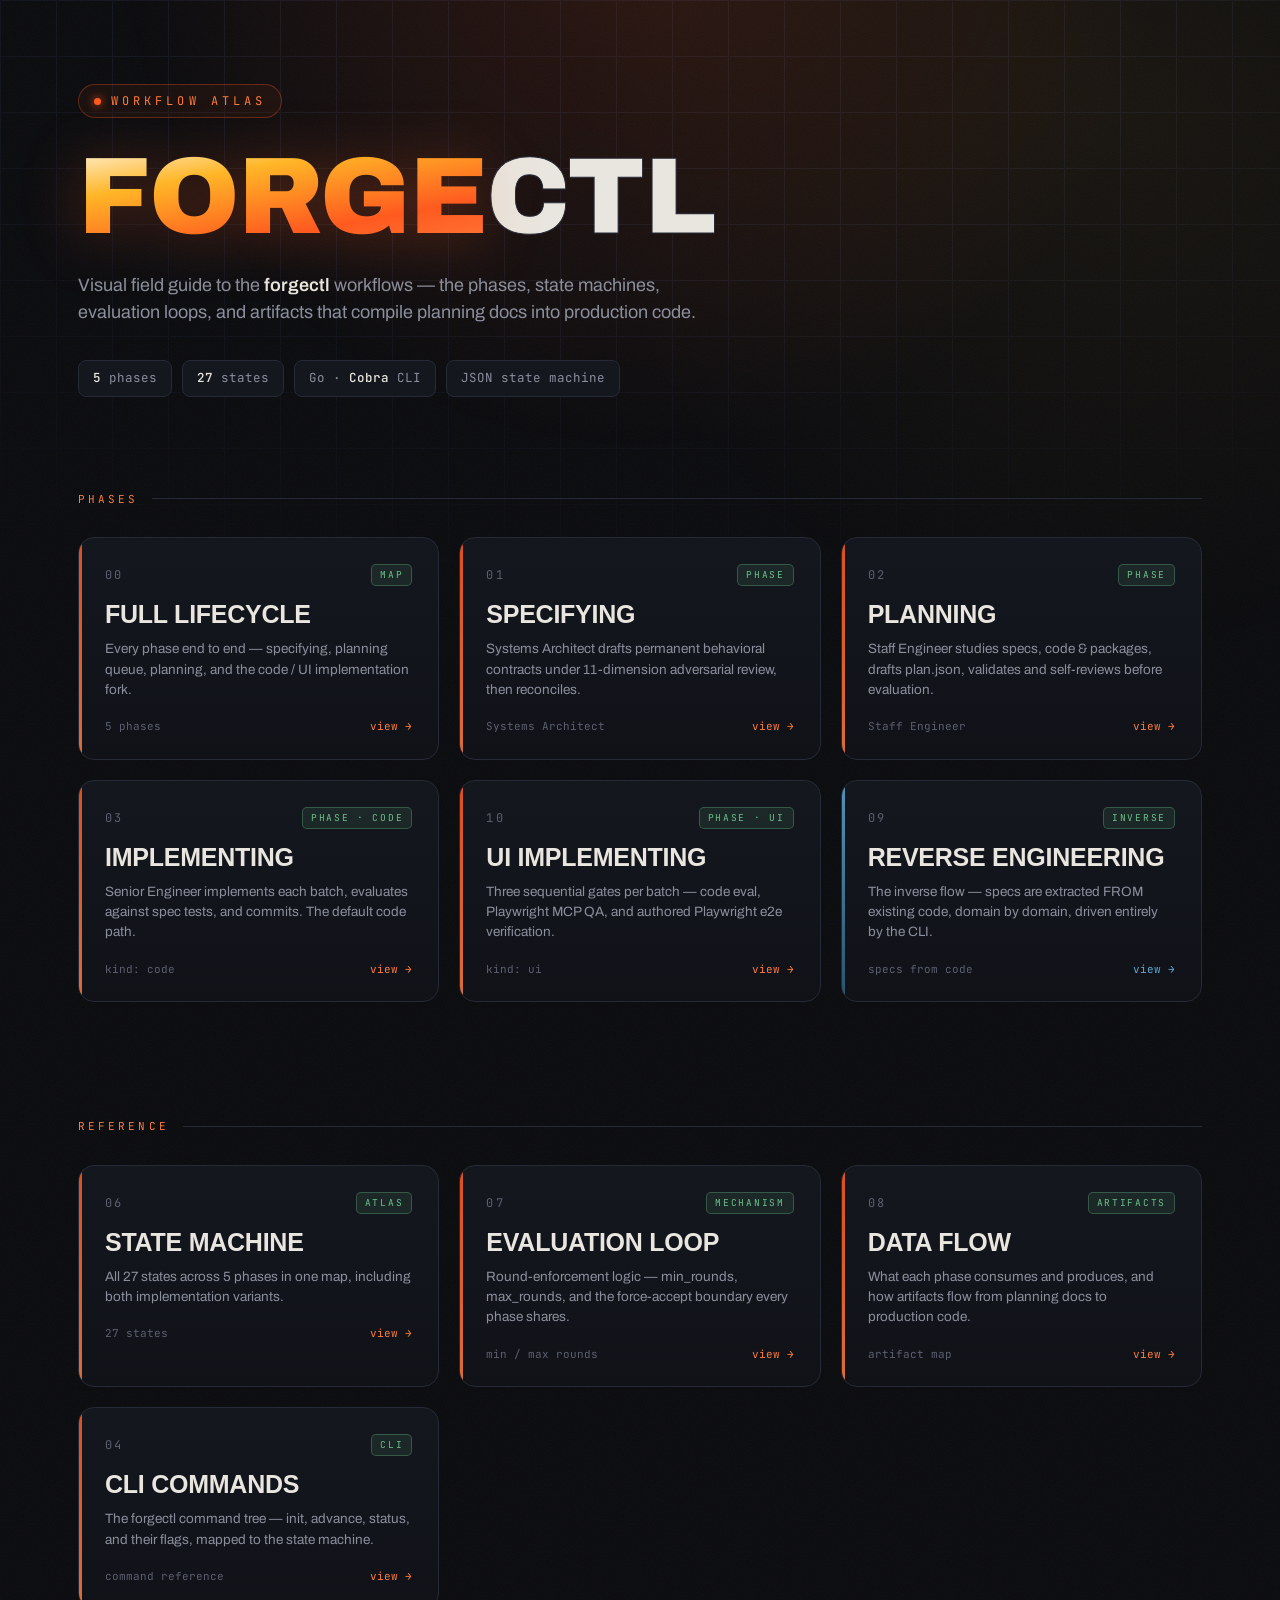
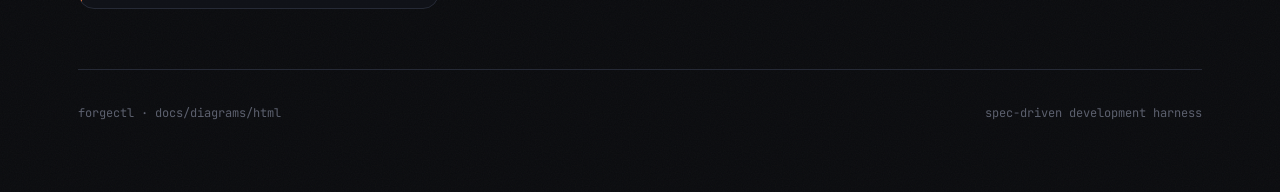
==== docs/diagrams/html/index.html @ 9d234079 "Add HTML diagram suite for forgectl documentation Adds a full set of interactive HTML diagrams cover" ====
<!DOCTYPE html>
<html lang="en">
<head>
<meta charset="UTF-8" />
<meta name="viewport" content="width=device-width, initial-scale=1.0" />
<title>forgectl — Workflow Atlas</title>
<link rel="preconnect" href="https://fonts.googleapis.com" />
<link rel="preconnect" href="https://fonts.gstatic.com" crossorigin />
<link href="https://fonts.googleapis.com/css2?family=Archivo:wght@400;500;600;700&family=Archivo+Expanded:wght@600;700;800;900&family=JetBrains+Mono:wght@400;500;700&display=swap" rel="stylesheet" />
<link rel="stylesheet" href="forge.css" />
</head>
<body>
<div class="grain"></div>
<div class="wrap">
  <header>
    <span class="kicker"><span class="dot"></span> Workflow Atlas</span>
    <h1><span class="a">forge</span><span class="ctl">ctl</span></h1>
    <p class="lede">Visual field guide to the <strong>forgectl</strong> workflows — the phases, state machines, evaluation loops, and artifacts that compile planning docs into production code.</p>
    <div class="meta-row">
      <span class="chip"><b>5</b> phases</span>
      <span class="chip"><b>27</b> states</span>
      <span class="chip">Go · <b>Cobra</b> CLI</span>
      <span class="chip">JSON state machine</span>
    </div>
  </header>

  <div class="section-head">Phases</div>
  <main class="grid">
    <a class="tile live" href="full-lifecycle.html" style="animation-delay:.04s">
      <div class="tnum"><span>00</span><span class="badge live">Map</span></div>
      <div class="tname">Full Lifecycle</div>
      <div class="tdesc">Every phase end to end — specifying, planning queue, planning, and the code / UI implementation fork.</div>
      <div class="tmeta">5 phases <span class="go">view →</span></div>
    </a>

    <a class="tile live" href="specifying.html" style="animation-delay:.08s">
      <div class="tnum"><span>01</span><span class="badge live">Phase</span></div>
      <div class="tname">Specifying</div>
      <div class="tdesc">Systems Architect drafts permanent behavioral contracts under 11-dimension adversarial review, then reconciles.</div>
      <div class="tmeta">Systems Architect <span class="go">view →</span></div>
    </a>

    <a class="tile live" href="planning.html" style="animation-delay:.12s">
      <div class="tnum"><span>02</span><span class="badge live">Phase</span></div>
      <div class="tname">Planning</div>
      <div class="tdesc">Staff Engineer studies specs, code &amp; packages, drafts plan.json, validates and self-reviews before evaluation.</div>
      <div class="tmeta">Staff Engineer <span class="go">view →</span></div>
    </a>

    <a class="tile live" href="implementing.html" style="animation-delay:.16s">
      <div class="tnum"><span>03</span><span class="badge live">Phase · code</span></div>
      <div class="tname">Implementing</div>
      <div class="tdesc">Senior Engineer implements each batch, evaluates against spec tests, and commits. The default code path.</div>
      <div class="tmeta">kind: code <span class="go">view →</span></div>
    </a>

    <a class="tile live" href="ui-implementing.html" style="animation-delay:.2s">
      <div class="tnum"><span>10</span><span class="badge live">Phase · ui</span></div>
      <div class="tname">UI Implementing</div>
      <div class="tdesc">Three sequential gates per batch — code eval, Playwright MCP QA, and authored Playwright e2e verification.</div>
      <div class="tmeta">kind: ui <span class="go">view →</span></div>
    </a>

    <a class="tile steel live" href="reverse-engineering.html" style="animation-delay:.24s">
      <div class="tnum"><span>09</span><span class="badge live">Inverse</span></div>
      <div class="tname">Reverse Engineering</div>
      <div class="tdesc">The inverse flow — specs are extracted FROM existing code, domain by domain, driven entirely by the CLI.</div>
      <div class="tmeta">specs from code <span class="go">view →</span></div>
    </a>
  </main>

  <div class="section-head">Reference</div>
  <main class="grid">
    <a class="tile live" href="state-machine.html" style="animation-delay:.08s">
      <div class="tnum"><span>06</span><span class="badge live">Atlas</span></div>
      <div class="tname">State Machine</div>
      <div class="tdesc">All 27 states across 5 phases in one map, including both implementation variants.</div>
      <div class="tmeta">27 states <span class="go">view →</span></div>
    </a>

    <a class="tile live" href="evaluation-loop.html" style="animation-delay:.12s">
      <div class="tnum"><span>07</span><span class="badge live">Mechanism</span></div>
      <div class="tname">Evaluation Loop</div>
      <div class="tdesc">Round-enforcement logic — min_rounds, max_rounds, and the force-accept boundary every phase shares.</div>
      <div class="tmeta">min / max rounds <span class="go">view →</span></div>
    </a>

    <a class="tile live" href="data-flow.html" style="animation-delay:.16s">
      <div class="tnum"><span>08</span><span class="badge live">Artifacts</span></div>
      <div class="tname">Data Flow</div>
      <div class="tdesc">What each phase consumes and produces, and how artifacts flow from planning docs to production code.</div>
      <div class="tmeta">artifact map <span class="go">view →</span></div>
    </a>

    <a class="tile live" href="cli-commands.html" style="animation-delay:.2s">
      <div class="tnum"><span>04</span><span class="badge live">CLI</span></div>
      <div class="tname">CLI Commands</div>
      <div class="tdesc">The forgectl command tree — init, advance, status, and their flags, mapped to the state machine.</div>
      <div class="tmeta">command reference <span class="go">view →</span></div>
    </a>

    <a class="tile live" href="skills-and-roles.html" style="animation-delay:.24s">
      <div class="tnum"><span>05</span><span class="badge live">Agents</span></div>
      <div class="tname">Skills &amp; Roles</div>
      <div class="tdesc">The specialized AI agent roles — each skill's capabilities, constraints, and workflow knowledge.</div>
      <div class="tmeta">agent architecture <span class="go">view →</span></div>
    </a>
  </main>

  <footer>
    <span>forgectl · docs/diagrams/html</span>
    <span>spec-driven development harness</span>
  </footer>
</div>
</body>
</html>
---- docs/diagrams/html/forge.css ----
/* ============================================================================
   forgectl — Workflow Atlas · shared design system  (forge.css)
   Industrial forge schematic: cold-iron surfaces, molten-ember accents,
   engineering-grid texture, stamped-metal display type + technical mono.
   ============================================================================ */

:root {
  --iron:        #0b0c0f;
  --iron-2:      #101218;
  --surface:     #15171f;
  --surface-2:   #1b1e28;
  --line:        #262a36;
  --line-soft:   #1e2230;
  --ember:       #ff5a1f;
  --ember-hot:   #ff7d3c;
  --spark:       #ffb627;
  --steel:       #5fa8d3;
  --steel-deep:  #2c5f7c;
  --text:        #e9e6df;
  --muted:       #8b8f9c;
  --muted-2:     #5c606e;
  --ok:          #6bc28a;
  --fail:        #e85d5d;
  --shadow:      0 24px 60px -20px rgba(0,0,0,0.8);
}

* { box-sizing: border-box; margin: 0; padding: 0; }
html { scroll-behavior: smooth; }

body {
  background: var(--iron);
  color: var(--text);
  font-family: 'Archivo', sans-serif;
  line-height: 1.5;
  -webkit-font-smoothing: antialiased;
  overflow-x: hidden;
  position: relative;
  min-height: 100vh;
}

/* engineering grid + ember glow atmosphere */
body::before {
  content: '';
  position: fixed; inset: 0; z-index: 0; pointer-events: none;
  background-image:
    linear-gradient(var(--line-soft) 1px, transparent 1px),
    linear-gradient(90deg, var(--line-soft) 1px, transparent 1px);
  background-size: 56px 56px;
  -webkit-mask-image: radial-gradient(ellipse 120% 90% at 50% 0%, #000 35%, transparent 78%);
  mask-image: radial-gradient(ellipse 120% 90% at 50% 0%, #000 35%, transparent 78%);
  opacity: 0.5;
}
body::after {
  content: '';
  position: fixed; inset: 0; z-index: 0; pointer-events: none;
  background:
    radial-gradient(circle at 50% -8%, rgba(255,90,31,0.14), transparent 45%),
    radial-gradient(circle at 88% 12%, rgba(255,182,39,0.06), transparent 40%);
}

/* film grain */
.grain {
  position: fixed; inset: -150%; z-index: 1; pointer-events: none; opacity: 0.035;
  background-image: url("data:image/svg+xml,%3Csvg xmlns='http://www.w3.org/2000/svg' width='200' height='200'%3E%3Cfilter id='n'%3E%3CfeTurbulence type='fractalNoise' baseFrequency='0.85' numOctaves='3'/%3E%3C/filter%3E%3Crect width='100%25' height='100%25' filter='url(%23n)'/%3E%3C/svg%3E");
  animation: grain 7s steps(6) infinite;
}
@keyframes grain {
  0%,100% { transform: translate(0,0); }
  20% { transform: translate(-3%, 2%); }
  40% { transform: translate(2%, -4%); }
  60% { transform: translate(-2%, 3%); }
  80% { transform: translate(3%, 1%); }
}

.wrap { position: relative; z-index: 2; max-width: 1180px; margin: 0 auto; padding: 0 28px; }
.wrap.narrow { max-width: 1040px; }

/* ───────────────────────── HERO ───────────────────────── */
header { padding: 84px 0 38px; }

.kicker {
  display: inline-flex; align-items: center; gap: 10px;
  font-family: 'JetBrains Mono', monospace;
  font-size: 12px; letter-spacing: 0.34em; text-transform: uppercase;
  color: var(--ember-hot);
  border: 1px solid rgba(255,90,31,0.32);
  background: rgba(255,90,31,0.06);
  padding: 7px 15px; border-radius: 100px;
  margin-bottom: 30px;
}
.kicker.steel { color: var(--steel); border-color: rgba(95,168,211,0.32); background: rgba(95,168,211,0.06); }
.kicker .dot {
  width: 7px; height: 7px; border-radius: 50%;
  background: var(--ember); box-shadow: 0 0 10px var(--ember);
  animation: pulse 2.2s ease-in-out infinite;
}
.kicker.steel .dot { background: var(--steel); box-shadow: 0 0 10px var(--steel); }
@keyframes pulse { 0%,100%{opacity:1;transform:scale(1);} 50%{opacity:.4;transform:scale(.7);} }

h1 {
  font-family: 'Archivo Expanded', 'Archivo', sans-serif;
  font-weight: 900;
  font-size: clamp(46px, 8.5vw, 112px);
  line-height: 0.9; letter-spacing: -0.02em; text-transform: uppercase;
}
/* molten gradient — used as .forge or .a on a logo span */
.forge, .a {
  background: linear-gradient(170deg, #fff 0%, var(--spark) 32%, var(--ember) 70%, var(--ember-hot) 100%);
  -webkit-background-clip: text; background-clip: text;
  -webkit-text-fill-color: transparent;
  filter: drop-shadow(0 6px 30px rgba(255,90,31,0.3));
}
.ctl { color: var(--text); -webkit-text-stroke: 1px var(--line); }

/* page title (smaller than the wordmark, used on detail pages) */
.page-title {
  font-family: 'Archivo Expanded', sans-serif; font-weight: 800;
  font-size: clamp(38px, 6vw, 72px); line-height: 0.92;
  letter-spacing: -0.02em; text-transform: uppercase;
}

.lede { max-width: 660px; margin-top: 26px; font-size: 18px; color: var(--muted); }
.lede strong { color: var(--text); font-weight: 600; }
.lede code, .desc code, .txt code {
  font-family: 'JetBrains Mono', monospace; font-size: 0.86em;
  background: var(--iron); border: 1px solid var(--line);
  padding: 1px 6px; border-radius: 5px; color: var(--ember-hot);
}

.meta-row { display: flex; flex-wrap: wrap; gap: 10px; margin-top: 34px; font-family: 'JetBrains Mono', monospace; font-size: 12.5px; }
.chip {
  display: inline-flex; align-items: center; gap: 8px;
  padding: 8px 14px; border-radius: 8px;
  border: 1px solid var(--line); background: var(--surface); color: var(--muted);
}
.chip b { color: var(--text); font-weight: 500; }
.chip.steel b { color: var(--steel); }

/* breadcrumb / back link for detail pages */
.crumb {
  display: inline-flex; align-items: center; gap: 8px;
  font-family: 'JetBrains Mono', monospace; font-size: 12px;
  color: var(--muted); text-decoration: none; margin-bottom: 26px;
  border: 1px solid var(--line); background: var(--surface);
  padding: 6px 13px; border-radius: 100px; transition: all .25s;
}
.crumb:hover { color: var(--ember-hot); border-color: var(--ember); transform: translateX(-3px); }

/* ───────────────────────── INDEX GRID / TILES ───────────────────────── */
.grid { display: grid; grid-template-columns: repeat(auto-fill, minmax(330px, 1fr)); gap: 20px; padding: 8px 0 60px; }
.tile {
  position: relative; display: block; text-decoration: none; color: inherit;
  background: linear-gradient(180deg, var(--surface), var(--iron-2));
  border: 1px solid var(--line); border-radius: 16px; padding: 26px 26px 24px;
  overflow: hidden;
  transition: transform .4s cubic-bezier(.2,.8,.2,1), border-color .4s, box-shadow .4s;
  opacity: 0; transform: translateY(22px); animation: rise .7s cubic-bezier(.2,.8,.2,1) forwards;
}
@keyframes rise { to { opacity: 1; transform: none; } }
.tile.live:hover { transform: translateY(-6px); border-color: var(--ember); box-shadow: 0 26px 50px -22px rgba(255,90,31,.5); }
.tile.live::before { content:''; position:absolute; left:0; top:0; bottom:0; width:3px; background:linear-gradient(180deg,var(--ember),var(--ember-hot)); opacity:.85; }
.tile.steel.live:hover { border-color: var(--steel); box-shadow: 0 26px 50px -22px rgba(95,168,211,.45); }
.tile.steel.live::before { background: linear-gradient(180deg, var(--steel), var(--steel-deep)); }
.tile.soon { opacity: .55; }
.tile.soon, .tile.soon * { cursor: default; }

.tnum { font-family: 'JetBrains Mono', monospace; font-size: 12px; color: var(--muted-2); letter-spacing: .2em; margin-bottom: 16px; display: flex; justify-content: space-between; align-items: center; }
.badge { font-size: 9.5px; letter-spacing: .18em; padding: 3px 8px; border-radius: 5px; text-transform: uppercase; }
.badge.live { color: var(--ok); background: rgba(107,194,138,.1); border: 1px solid rgba(107,194,138,.32); }
.badge.soon { color: var(--muted); background: var(--surface-2); border: 1px solid var(--line); }
.tname { font-family: 'Archivo Expanded', sans-serif; font-weight: 800; font-size: 25px; text-transform: uppercase; letter-spacing: -.01em; line-height: 1; margin-bottom: 12px; }
.tdesc { font-size: 13.5px; color: var(--muted); margin-bottom: 18px; }
.tmeta { font-family: 'JetBrains Mono', monospace; font-size: 11px; color: var(--muted-2); display: flex; align-items: center; gap: 8px; }
.tmeta .go { color: var(--ember-hot); margin-left: auto; transition: transform .3s; }
.tile.live:hover .go { transform: translateX(5px); }
.tile.steel .tmeta .go { color: var(--steel); }

/* ───────────────────────── PIPELINE / STATION ───────────────────────── */
.pipeline { position: relative; padding: 30px 0 90px; }
.pipeline::before {
  content: ''; position: absolute; left: 27px; top: 60px; bottom: 80px; width: 2px;
  background: linear-gradient(180deg, var(--ember) 0%, var(--ember-hot) 20%, var(--steel-deep) 60%, var(--line) 100%);
  opacity: 0.55;
}
@media (max-width: 720px){ .pipeline::before { left: 19px; } }

.station { position: relative; padding-left: 80px; margin-bottom: 22px; }
@media (max-width: 720px){ .station { padding-left: 52px; } }

.node-marker {
  position: absolute; left: 8px; top: 26px; width: 40px; height: 40px; border-radius: 11px;
  display: grid; place-items: center;
  font-family: 'Archivo Expanded', sans-serif; font-weight: 800; font-size: 15px;
  background: var(--surface-2); border: 1px solid var(--line); color: var(--muted); z-index: 3;
  transition: all .5s cubic-bezier(.2,.8,.2,1);
}
@media (max-width: 720px){ .node-marker { left: 0; width: 38px; height: 38px; } }
.station.lit .node-marker {
  background: linear-gradient(160deg, var(--ember), #c9410f);
  border-color: var(--ember-hot); color: #fff;
  box-shadow: 0 0 0 4px rgba(255,90,31,0.1), 0 8px 26px -6px rgba(255,90,31,0.55);
}
.station.cool.lit .node-marker {
  background: linear-gradient(160deg, var(--steel), var(--steel-deep));
  border-color: var(--steel);
  box-shadow: 0 0 0 4px rgba(95,168,211,0.1), 0 8px 26px -6px rgba(95,168,211,0.45);
}

.card {
  background: linear-gradient(180deg, var(--surface) 0%, var(--iron-2) 100%);
  border: 1px solid var(--line); border-radius: 16px; padding: 26px 28px 28px;
  box-shadow: var(--shadow);
  opacity: 0; transform: translateY(26px);
  transition: opacity .7s ease, transform .7s cubic-bezier(.2,.8,.2,1);
  position: relative; overflow: hidden;
}
.station.lit .card, .card.static { opacity: 1; transform: translateY(0); }
.card::before {
  content: ''; position: absolute; inset: 0; border-radius: 16px; padding: 1px; pointer-events: none;
  background: linear-gradient(160deg, rgba(255,90,31,0.35), transparent 40%);
  -webkit-mask: linear-gradient(#000 0 0) content-box, linear-gradient(#000 0 0);
  -webkit-mask-composite: xor; mask-composite: exclude;
  opacity: 0; transition: opacity .6s;
}
.station.lit .card::before, .card.static::before { opacity: 1; }
.card.steel::before { background: linear-gradient(160deg, rgba(95,168,211,0.35), transparent 40%); }

.card-head { display: flex; align-items: flex-start; justify-content: space-between; gap: 20px; flex-wrap: wrap; }
.phase-label {
  font-family: 'JetBrains Mono', monospace; font-size: 11px; letter-spacing: 0.28em;
  text-transform: uppercase; color: var(--ember-hot); margin-bottom: 8px;
}
.card.steel .phase-label { color: var(--steel); }
.phase-title {
  font-family: 'Archivo Expanded', sans-serif; font-weight: 800;
  font-size: clamp(24px, 3.6vw, 34px); letter-spacing: -0.01em; text-transform: uppercase; line-height: 1;
}
.role { font-family: 'JetBrains Mono', monospace; font-size: 12px; color: var(--muted); margin-top: 10px; }
.role b { color: var(--text); font-weight: 500; }

.io { display: flex; flex-direction: column; gap: 7px; font-family: 'JetBrains Mono', monospace; font-size: 12px; min-width: 200px; }
.io .ln { display: flex; gap: 9px; align-items: center; }
.io .tag { color: var(--muted-2); width: 50px; flex: none; text-transform: uppercase; letter-spacing: .12em; font-size: 10px; }
.io .val { color: var(--text); background: var(--iron); border: 1px solid var(--line); padding: 3px 9px; border-radius: 6px; }
.io .val.out { color: var(--spark); border-color: rgba(255,182,39,0.25); }

.desc { color: var(--muted); font-size: 14.5px; margin: 20px 0 4px; max-width: 760px; }
.desc strong { color: var(--text); font-weight: 600; }
.card.steel .desc code { color: var(--steel); }

/* state-machine track */
.track-label {
  font-family: 'JetBrains Mono', monospace; font-size: 10.5px; letter-spacing: .24em;
  text-transform: uppercase; color: var(--muted-2); margin: 24px 0 14px;
  display: flex; align-items: center; gap: 10px;
}
.track-label::after { content:''; flex:1; height:1px; background: var(--line); }

.track { display: flex; flex-wrap: wrap; align-items: center; gap: 6px; }
.state {
  font-family: 'JetBrains Mono', monospace; font-weight: 500; font-size: 12px; letter-spacing: .04em;
  padding: 8px 12px; border-radius: 8px; border: 1px solid var(--line); background: var(--surface-2);
  color: var(--text); white-space: nowrap; position: relative;
  transition: transform .2s ease, border-color .2s ease, box-shadow .2s ease;
}
.state:hover { transform: translateY(-2px); border-color: var(--ember); box-shadow: 0 6px 18px -8px var(--ember); }
.state.eval     { border-color: rgba(255,182,39,0.4); color: var(--spark); background: rgba(255,182,39,0.05); }
.state.gate     { border-color: rgba(95,168,211,0.4); color: var(--steel); background: rgba(95,168,211,0.06); }
.state.terminal { border-color: rgba(107,194,138,0.4); color: var(--ok); background: rgba(107,194,138,0.05); }
.state.loop     { border-style: dashed; border-color: var(--muted-2); color: var(--muted); }
.state .sub { color: var(--muted-2); }

.arrow { color: var(--muted-2); font-size: 13px; flex: none; }
.arrow.loopback { color: var(--ember); }

.branch { display: flex; flex-direction: column; gap: 6px; border-left: 2px dashed var(--line); padding-left: 14px; margin: 6px 0; }
.branch .bln { display: flex; align-items: center; gap: 6px; flex-wrap: wrap; font-family: 'JetBrains Mono', monospace; font-size: 12px; color: var(--muted); }
.verdict { font-family:'JetBrains Mono',monospace; font-size:10px; letter-spacing:.14em; padding:2px 7px; border-radius:5px; }
.verdict.pass { color: var(--ok);   background: rgba(107,194,138,0.1); border:1px solid rgba(107,194,138,0.3); }
.verdict.fail { color: var(--fail); background: rgba(232,93,93,0.1);   border:1px solid rgba(232,93,93,0.3); }

/* phase-shift connector note */
.shift { position: relative; padding-left: 80px; margin: -8px 0 22px; }
@media (max-width: 720px){ .shift { padding-left: 52px; } }
.shift-inner {
  display: inline-flex; align-items: center; gap: 12px; flex-wrap: wrap;
  font-family: 'JetBrains Mono', monospace; font-size: 12px; color: var(--muted);
  background: var(--iron-2); border: 1px dashed var(--line); border-radius: 100px; padding: 9px 18px;
}
.shift-inner .ps { color: var(--ember-hot); font-weight: 700; letter-spacing: .1em; }
.shift-inner .route { color: var(--text); background: var(--surface); border:1px solid var(--line); padding: 2px 8px; border-radius: 6px; }
.shift-inner .route .k { color: var(--spark); }

.fork-label {
  position: relative; padding-left: 80px; margin: 18px 0 16px;
  font-family: 'JetBrains Mono', monospace; font-size: 11px; letter-spacing: .22em;
  text-transform: uppercase; color: var(--muted-2);
}
@media (max-width: 720px){ .fork-label { padding-left: 52px; } }

/* ───────────────────────── PANELS (non-pipeline pages) ───────────────────────── */
/* a free-standing card not tied to the pipeline spine */
.panel {
  background: linear-gradient(180deg, var(--surface), var(--iron-2));
  border: 1px solid var(--line); border-radius: 16px; padding: 26px 28px;
  box-shadow: var(--shadow); position: relative; overflow: hidden;
}
.panel.accent::before { content:''; position:absolute; left:0; top:0; bottom:0; width:3px; background:linear-gradient(180deg,var(--ember),var(--ember-hot)); }
.panel.steel::before  { content:''; position:absolute; left:0; top:0; bottom:0; width:3px; background:linear-gradient(180deg,var(--steel),var(--steel-deep)); }
.panel-title { font-family:'Archivo Expanded',sans-serif; font-weight:800; font-size:18px; text-transform:uppercase; letter-spacing:.04em; margin-bottom:16px; display:flex; align-items:center; gap:12px; }
.panel-title .n { font-family:'JetBrains Mono',monospace; font-size:13px; color:var(--ember-hot); font-weight:700; }
.section-head {
  font-family:'JetBrains Mono',monospace; font-size:11px; letter-spacing:.28em; text-transform:uppercase;
  color:var(--ember-hot); margin: 56px 0 22px; display:flex; align-items:center; gap:14px;
}
.section-head::after { content:''; flex:1; height:1px; background:var(--line); }

/* reveal-on-scroll helper for any element */
[data-reveal] { opacity: 0; transform: translateY(22px); transition: opacity .7s ease, transform .7s cubic-bezier(.2,.8,.2,1); }
[data-reveal].lit { opacity: 1; transform: none; }
.station.lit .reveal { animation: riseIn .6s cubic-bezier(.2,.8,.2,1) both; }
@keyframes riseIn { from { opacity:0; transform: translateY(10px);} to {opacity:1; transform:none;} }

/* Accessibility / robustness: never leave content stuck invisible when motion
   is reduced (or animations are otherwise suppressed). Force resting state. */
@media (prefers-reduced-motion: reduce) {
  *, *::before, *::after {
    animation-duration: .001ms !important;
    animation-delay: 0ms !important;
    animation-iteration-count: 1 !important;
    transition-duration: .001ms !important;
    scroll-behavior: auto !important;
  }
  .tile, .card, .panel, [data-reveal], .reveal { opacity: 1 !important; transform: none !important; }
  .grain { display: none; }
}

/* ───────────────────────── LEGEND ───────────────────────── */
.legend { margin: 30px 0 90px; background: linear-gradient(180deg, var(--surface), var(--iron-2)); border: 1px solid var(--line); border-radius: 16px; padding: 32px; }
.legend h3 { font-family: 'Archivo Expanded', sans-serif; font-weight: 800; font-size: 16px; text-transform: uppercase; letter-spacing: .08em; margin-bottom: 22px; color: var(--text); }
.legend-grid { display: grid; grid-template-columns: repeat(auto-fit, minmax(230px, 1fr)); gap: 18px 30px; }
.leg-item { display: flex; gap: 13px; align-items: flex-start; }
.leg-item .sw { width: 34px; flex: none; display:flex; justify-content:center; padding-top:2px; }
.leg-item .txt { font-size: 13px; color: var(--muted); }
.leg-item .txt b { display:block; color: var(--text); font-family:'JetBrains Mono',monospace; font-size:11.5px; letter-spacing:.06em; margin-bottom:3px; }

/* ───────────────────────── FOOTER ───────────────────────── */
footer {
  border-top: 1px solid var(--line); padding: 34px 0 70px;
  display: flex; justify-content: space-between; align-items: center; flex-wrap: wrap; gap: 14px;
  font-family: 'JetBrains Mono', monospace; font-size: 12px; color: var(--muted-2);
}
footer a { color: var(--ember-hot); text-decoration: none; }
footer a:hover { text-decoration: underline; }
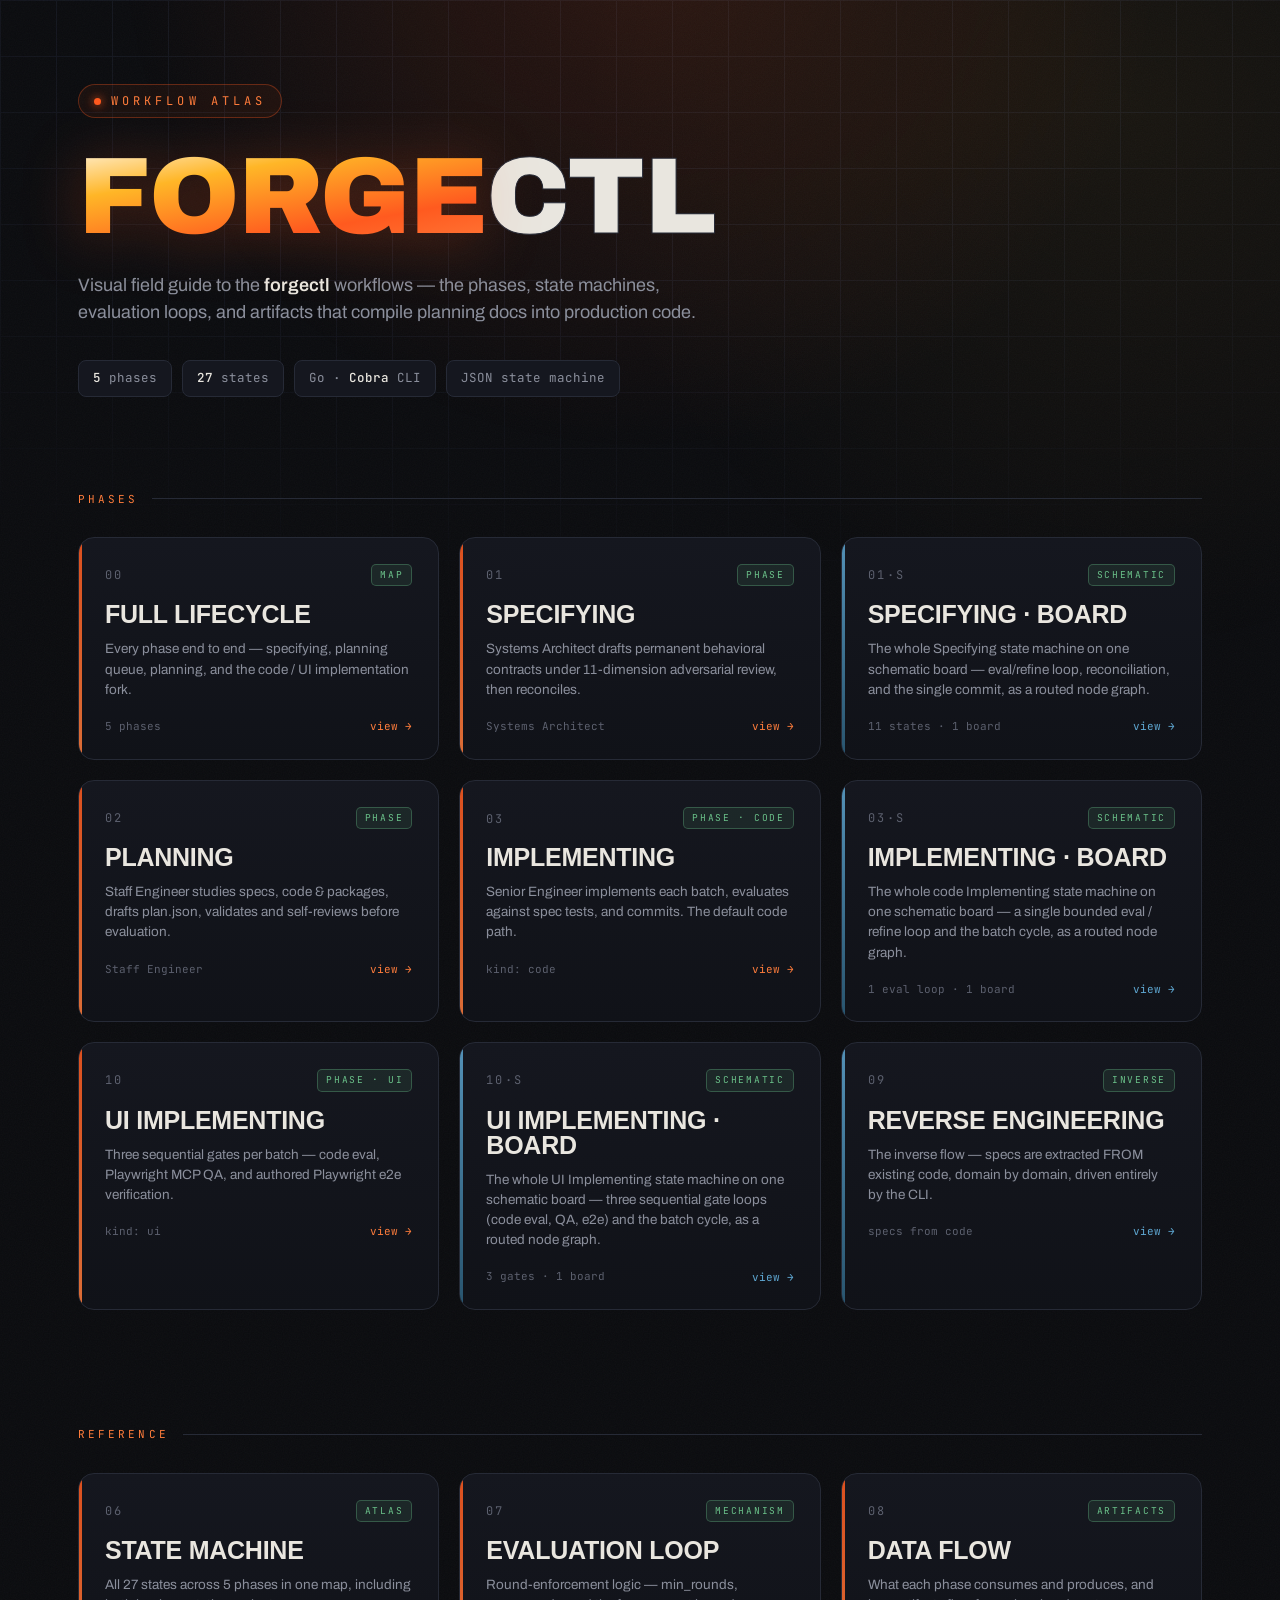
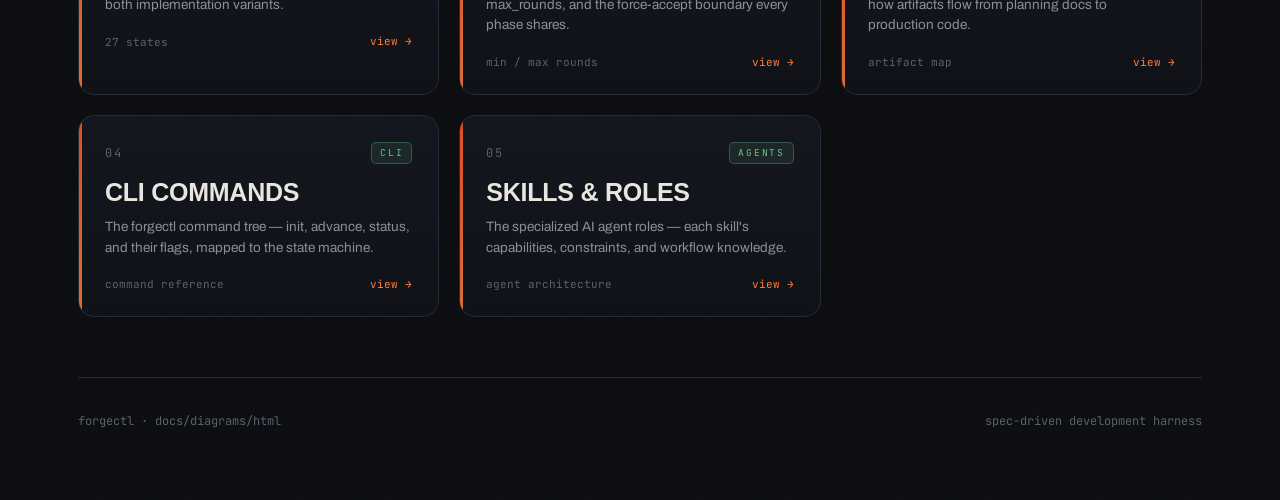
==== commit 84b54819: "docs: add schematic board diagrams for specifying, implementing, and ui-implementing phases Three ne" ====
--- a/docs/diagrams/html/index.html
+++ b/docs/diagrams/html/index.html
@@ -40,6 +40,13 @@
       <div class="tmeta">Systems Architect <span class="go">view →</span></div>
     </a>
 
+    <a class="tile steel live" href="specifying-schematic.html" style="animation-delay:.1s">
+      <div class="tnum"><span>01·S</span><span class="badge live">Schematic</span></div>
+      <div class="tname">Specifying · Board</div>
+      <div class="tdesc">The whole Specifying state machine on one schematic board — eval/refine loop, reconciliation, and the single commit, as a routed node graph.</div>
+      <div class="tmeta">11 states · 1 board <span class="go">view →</span></div>
+    </a>
+
     <a class="tile live" href="planning.html" style="animation-delay:.12s">
       <div class="tnum"><span>02</span><span class="badge live">Phase</span></div>
       <div class="tname">Planning</div>
@@ -54,11 +61,25 @@
       <div class="tmeta">kind: code <span class="go">view →</span></div>
     </a>
 
+    <a class="tile steel live" href="implementing-schematic.html" style="animation-delay:.18s">
+      <div class="tnum"><span>03·S</span><span class="badge live">Schematic</span></div>
+      <div class="tname">Implementing · Board</div>
+      <div class="tdesc">The whole code Implementing state machine on one schematic board — a single bounded eval / refine loop and the batch cycle, as a routed node graph.</div>
+      <div class="tmeta">1 eval loop · 1 board <span class="go">view →</span></div>
+    </a>
+
     <a class="tile live" href="ui-implementing.html" style="animation-delay:.2s">
       <div class="tnum"><span>10</span><span class="badge live">Phase · ui</span></div>
       <div class="tname">UI Implementing</div>
       <div class="tdesc">Three sequential gates per batch — code eval, Playwright MCP QA, and authored Playwright e2e verification.</div>
       <div class="tmeta">kind: ui <span class="go">view →</span></div>
+    </a>
+
+    <a class="tile steel live" href="ui-implementing-schematic.html" style="animation-delay:.22s">
+      <div class="tnum"><span>10·S</span><span class="badge live">Schematic</span></div>
+      <div class="tname">UI Implementing · Board</div>
+      <div class="tdesc">The whole UI Implementing state machine on one schematic board — three sequential gate loops (code eval, QA, e2e) and the batch cycle, as a routed node graph.</div>
+      <div class="tmeta">3 gates · 1 board <span class="go">view →</span></div>
     </a>
 
     <a class="tile steel live" href="reverse-engineering.html" style="animation-delay:.24s">
